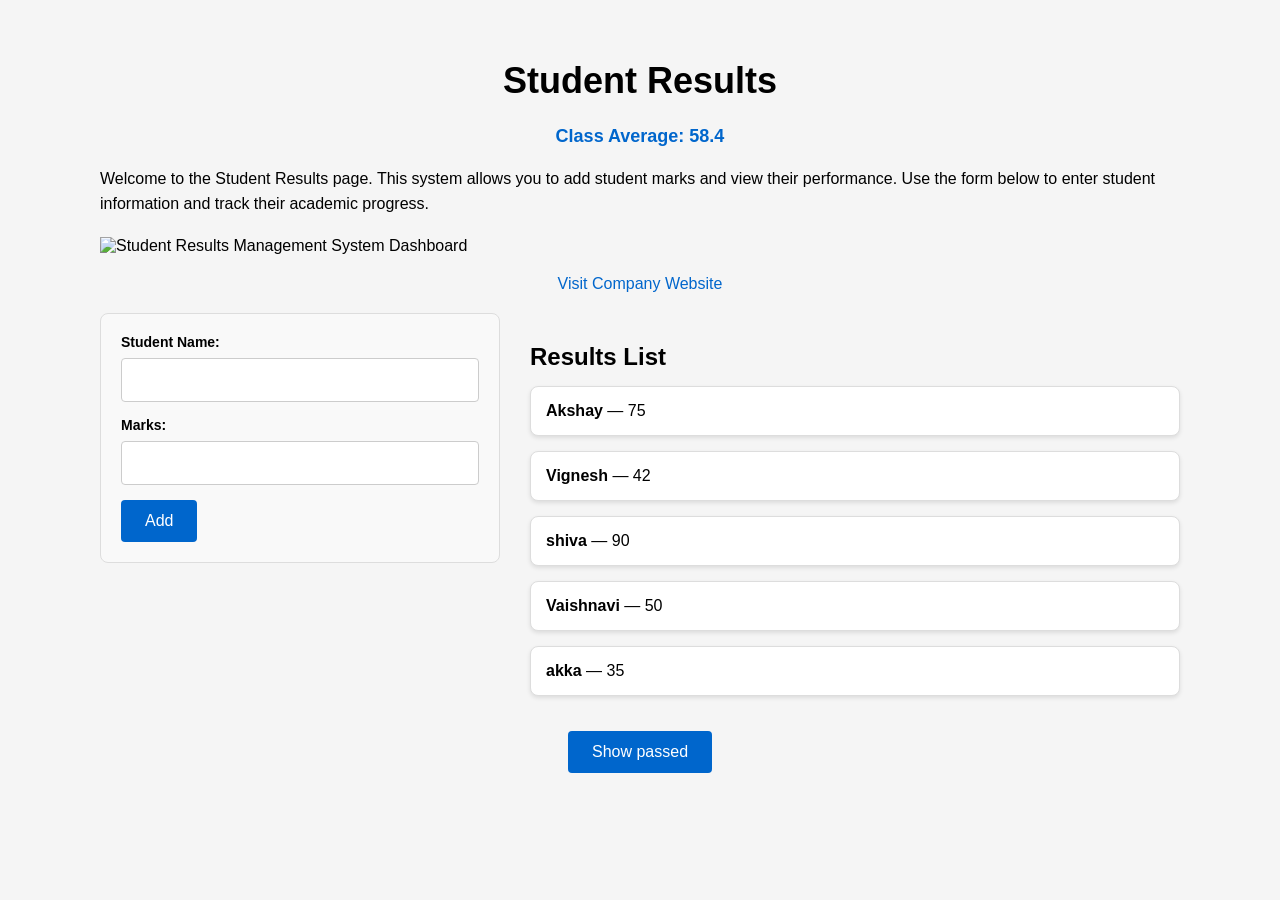
==== index.html @ bc7f7104 "Initial commit - Student Results System - Implemented student results management system - Added 5 in" ====
<!DOCTYPE html>
<html lang="en">
<head>
    <meta charset="UTF-8">
    <meta name="viewport" content="width=device-width, initial-scale=1.0">
    <title>Student Results</title>
    <link rel="stylesheet" href="styles.css">
</head>
<body>
    <div class="container">
        <h1>Student Results</h1>
        <p id="classAverage">Class Average: </p>
        
        <p>Welcome to the Student Results page. This system allows you to add student marks and view their performance. Use the form below to enter student information and track their academic progress.</p>
        
        <img src="https://via.placeholder.com/400x200?text=Student+Results+System" alt="Student Results Management System Dashboard">
        
        <a href="https://www.example.com">Visit Company Website</a>
        
        <div class="main-content">
            <div class="form-container">
                <form>
                    <label for="studentName">Student Name:</label>
                    <input type="text" id="studentName" name="studentName" required>
                    
                    <label for="marks">Marks:</label>
                    <input type="number" id="marks" name="marks" required>
                    
                    <button type="button" id="addButton">Add</button>
                </form>
            </div>
            
            <div id="resultsContainer">
                <h2>Results List</h2>
                <ul id="resultsList"></ul>
            </div>
        </div>
        
        <button type="button" id="showPassedButton">Show passed</button>
    </div>
    <script src="script.js"></script>
</body>
</html>
---- styles.css ----
* {
    margin: 0;
    padding: 0;
    box-sizing: border-box;
}

body {
    font-family: Arial, sans-serif;
    padding: 15px;
    max-width: 1200px;
    margin: 0 auto;
    background-color: #f5f5f5;
}

.container {
    max-width: 1200px;
    margin: 0 auto;
    padding: 15px;
}

h1 {
    text-align: center;
    margin-bottom: 20px;
    font-size: 28px;
}

#classAverage {
    text-align: center;
    font-size: 18px;
    font-weight: bold;
    color: #0066cc;
    margin-bottom: 15px;
}

h2 {
    font-size: 24px;
    margin-bottom: 15px;
}

p {
    margin-bottom: 20px;
    line-height: 1.6;
    font-size: 16px;
}

img {
    display: block;
    margin: 20px auto;
    max-width: 100%;
    height: auto;
}

a {
    display: block;
    text-align: center;
    margin: 20px 0;
    color: #0066cc;
    text-decoration: none;
    font-size: 16px;
}

a:hover {
    text-decoration: underline;
}

.form-container {
    margin-bottom: 30px;
    width: 100%;
}

form {
    max-width: 100%;
    margin: 0 auto;
    padding: 20px;
    border: 1px solid #ddd;
    border-radius: 8px;
    background-color: #f9f9f9;
}

label {
    display: block;
    margin-bottom: 8px;
    font-weight: bold;
    font-size: 14px;
}

input[type="text"],
input[type="number"] {
    width: 100%;
    padding: 12px;
    margin-bottom: 15px;
    border: 1px solid #ccc;
    border-radius: 4px;
    font-size: 16px;
}

button {
    padding: 12px 24px;
    font-size: 16px;
    background-color: #0066cc;
    color: white;
    border: none;
    border-radius: 4px;
    cursor: pointer;
    transition: background-color 0.3s;
    width: 100%;
}

button:hover {
    background-color: #0052a3;
}

#resultsContainer {
    margin-top: 30px;
    width: 100%;
}

#resultsList {
    list-style: none;
}

.student-card {
    border: 1px solid #ddd;
    border-radius: 8px;
    padding: 15px;
    margin-bottom: 15px;
    background-color: white;
    box-shadow: 0 2px 4px rgba(0, 0, 0, 0.1);
}

.student-card .name {
    font-weight: bold;
    font-size: 18px;
    margin-bottom: 5px;
}

.student-card .marks {
    color: #666;
    margin-bottom: 5px;
    font-size: 16px;
}

.student-card .status {
    font-weight: bold;
    margin-top: 10px;
    font-size: 16px;
}

.student-card.passed .status {
    color: #28a745;
}

.student-card.failed .status {
    color: #dc3545;
}

#showPassedButton {
    margin-top: 20px;
    display: block;
    margin-left: auto;
    margin-right: auto;
    max-width: 300px;
}

.main-content {
    display: flex;
    flex-direction: column;
    gap: 30px;
}

/* Tablet styles */
@media (min-width: 576px) {
    body {
        padding: 20px;
    }

    .container {
        padding: 20px;
    }

    h1 {
        font-size: 32px;
    }

    button {
        width: auto;
    }

    #showPassedButton {
        width: auto;
    }
}

/* Desktop styles - side by side layout */
@media (min-width: 768px) {
    .main-content {
        flex-direction: row;
        align-items: flex-start;
    }

    .form-container {
        flex: 0 0 400px;
        max-width: 400px;
    }

    #resultsContainer {
        flex: 1;
    }

    form {
        margin: 0;
    }
}

/* Large desktop styles */
@media (min-width: 992px) {
    body {
        padding: 30px;
    }

    .container {
        padding: 30px;
    }

    h1 {
        font-size: 36px;
    }
}

/* Extra small screens */
@media (max-width: 360px) {
    body {
        padding: 10px;
    }

    .container {
        padding: 10px;
    }

    h1 {
        font-size: 24px;
    }

    h2 {
        font-size: 20px;
    }

    form {
        padding: 15px;
    }

    .student-card {
        padding: 12px;
    }

    button {
        padding: 10px 20px;
        font-size: 14px;
    }
}
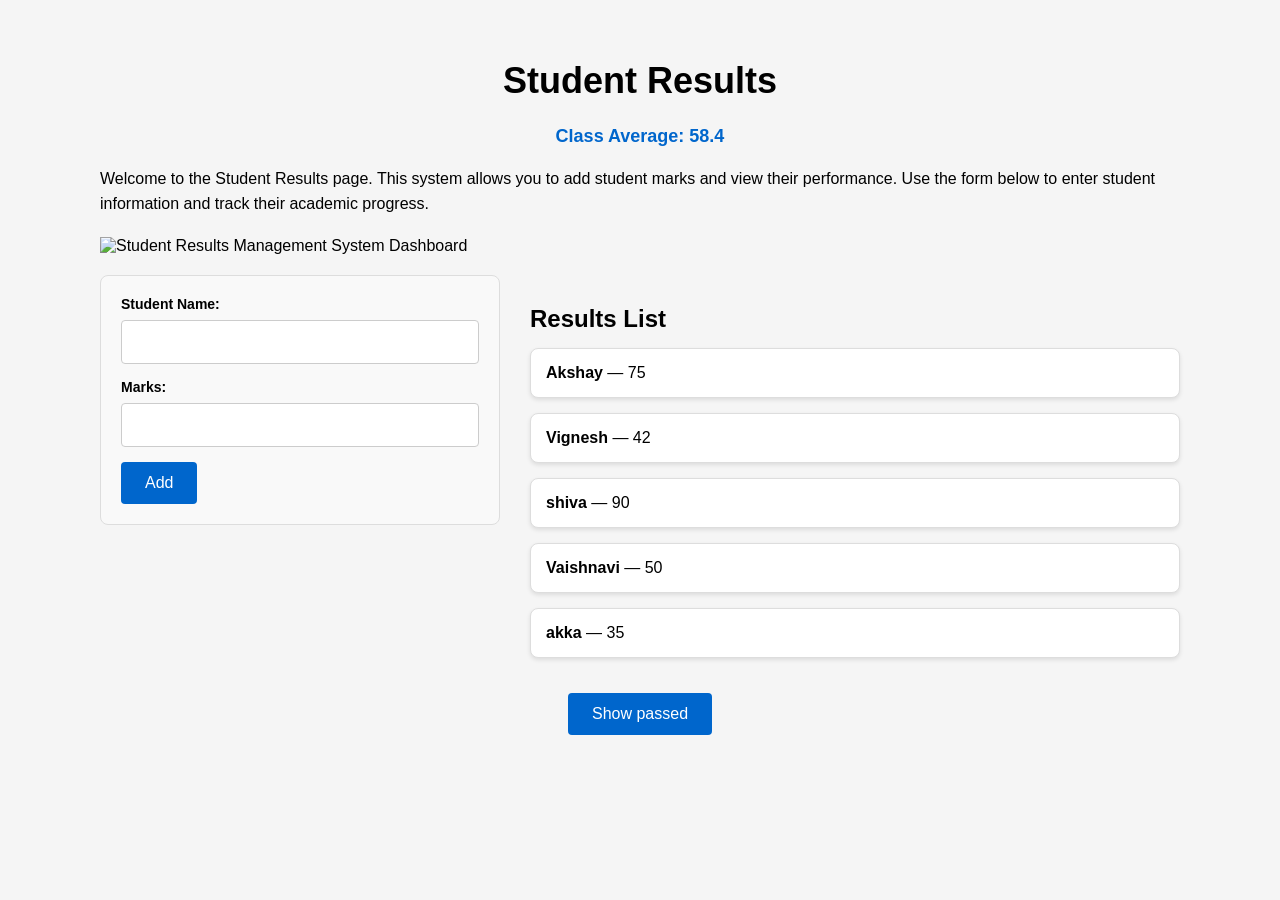
==== commit baaf8b39: "Remove 'Visit Company Website' button from webpage Removed the clickable link button from both index" ====
--- a/index.html
+++ b/index.html
@@ -14,8 +14,6 @@
         <p>Welcome to the Student Results page. This system allows you to add student marks and view their performance. Use the form below to enter student information and track their academic progress.</p>
         
         <img src="https://via.placeholder.com/400x200?text=Student+Results+System" alt="Student Results Management System Dashboard">
-        
-        <a href="https://www.example.com">Visit Company Website</a>
         
         <div class="main-content">
             <div class="form-container">
--- a/styles.css
+++ b/styles.css
@@ -135,7 +135,7 @@
 }
 
 .student-card .marks {
-    color: #666;
+    color: #66666615;
     margin-bottom: 5px;
     font-size: 16px;
 }
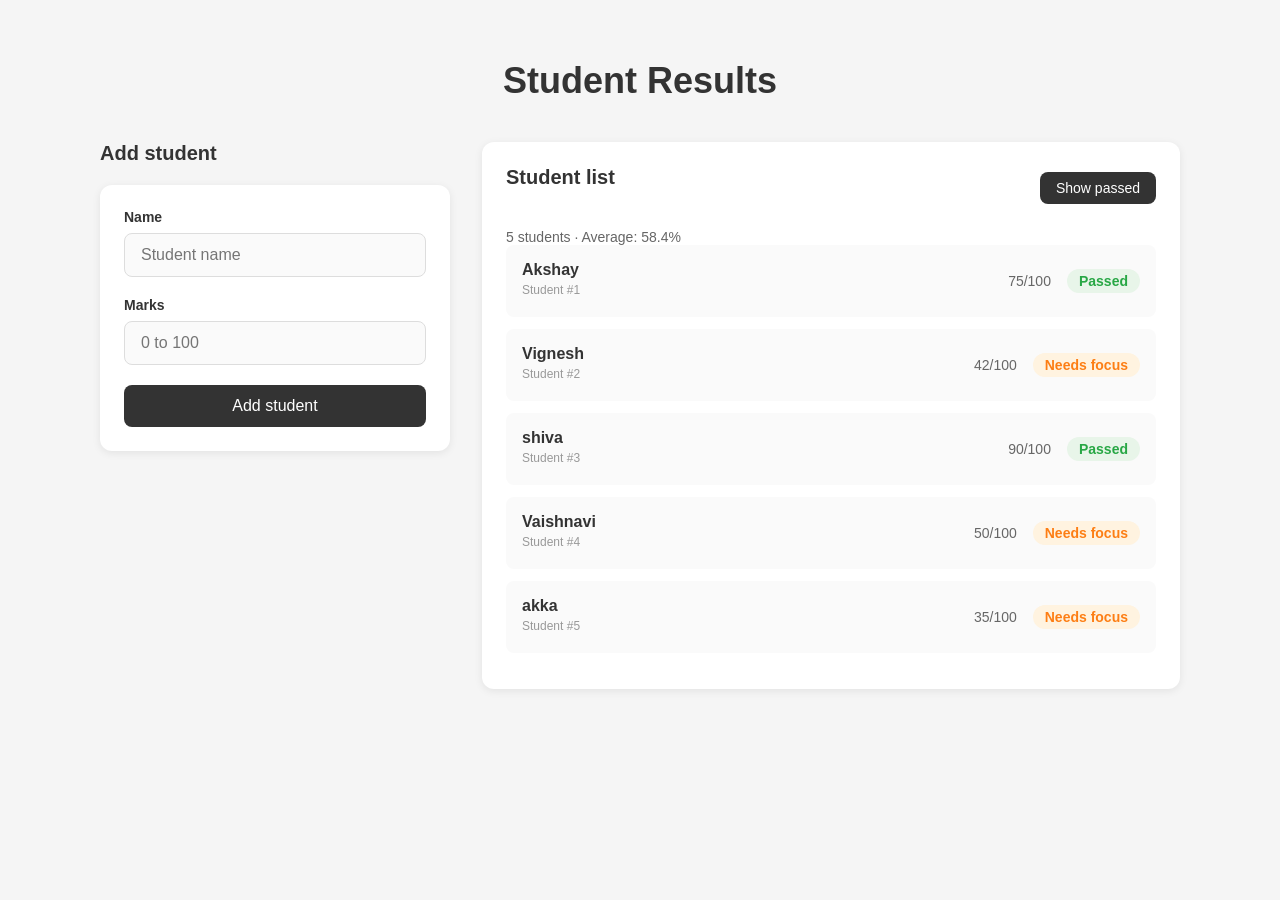
==== commit 7013e428: "Update UI to match demo design with modern card layout" ====
--- a/index.html
+++ b/index.html
@@ -9,32 +9,30 @@
 <body>
     <div class="container">
         <h1>Student Results</h1>
-        <p id="classAverage">Class Average: </p>
-        
-        <p>Welcome to the Student Results page. This system allows you to add student marks and view their performance. Use the form below to enter student information and track their academic progress.</p>
-        
-        <img src="https://via.placeholder.com/400x200?text=Student+Results+System" alt="Student Results Management System Dashboard">
         
         <div class="main-content">
             <div class="form-container">
+                <h2>Add student</h2>
                 <form>
-                    <label for="studentName">Student Name:</label>
-                    <input type="text" id="studentName" name="studentName" required>
+                    <label for="studentName">Name</label>
+                    <input type="text" id="studentName" name="studentName" placeholder="Student name" required>
                     
-                    <label for="marks">Marks:</label>
-                    <input type="number" id="marks" name="marks" required>
+                    <label for="marks">Marks</label>
+                    <input type="number" id="marks" name="marks" placeholder="0 to 100" required>
                     
-                    <button type="button" id="addButton">Add</button>
+                    <button type="button" id="addButton">Add student</button>
                 </form>
             </div>
             
             <div id="resultsContainer">
-                <h2>Results List</h2>
+                <div class="results-header">
+                    <h2>Student list</h2>
+                    <button type="button" id="showPassedButton">Show passed</button>
+                </div>
+                <div class="results-info" id="resultsInfo"></div>
                 <ul id="resultsList"></ul>
             </div>
         </div>
-        
-        <button type="button" id="showPassedButton">Show passed</button>
     </div>
     <script src="script.js"></script>
 </body>
--- a/styles.css
+++ b/styles.css
@@ -5,11 +5,12 @@
 }
 
 body {
-    font-family: Arial, sans-serif;
-    padding: 15px;
+    font-family: -apple-system, BlinkMacSystemFont, 'Segoe UI', Roboto, Oxygen, Ubuntu, Cantarell, sans-serif;
+    padding: 40px 20px;
     max-width: 1200px;
     margin: 0 auto;
     background-color: #f5f5f5;
+    color: #333;
 }
 
 .container {
@@ -20,48 +21,18 @@
 
 h1 {
     text-align: center;
+    margin-bottom: 40px;
+    font-size: 32px;
+    font-weight: 600;
+}
+
+h2 {
+    font-size: 20px;
     margin-bottom: 20px;
-    font-size: 28px;
-}
-
-#classAverage {
-    text-align: center;
-    font-size: 18px;
-    font-weight: bold;
-    color: #0066cc;
-    margin-bottom: 15px;
-}
-
-h2 {
-    font-size: 24px;
-    margin-bottom: 15px;
-}
-
-p {
-    margin-bottom: 20px;
-    line-height: 1.6;
-    font-size: 16px;
-}
-
-img {
-    display: block;
-    margin: 20px auto;
-    max-width: 100%;
-    height: auto;
-}
-
-a {
-    display: block;
-    text-align: center;
-    margin: 20px 0;
-    color: #0066cc;
-    text-decoration: none;
-    font-size: 16px;
-}
-
-a:hover {
-    text-decoration: underline;
-}
+    font-weight: 600;
+}
+
+
 
 .form-container {
     margin-bottom: 30px;
@@ -70,49 +41,77 @@
 
 form {
     max-width: 100%;
-    margin: 0 auto;
-    padding: 20px;
-    border: 1px solid #ddd;
-    border-radius: 8px;
-    background-color: #f9f9f9;
+    margin: 0;
+    padding: 24px;
+    border: none;
+    border-radius: 12px;
+    background-color: white;
+    box-shadow: 0 2px 8px rgba(0, 0, 0, 0.08);
 }
 
 label {
     display: block;
     margin-bottom: 8px;
-    font-weight: bold;
-    font-size: 14px;
+    font-weight: 600;
+    font-size: 14px;
+    color: #333;
 }
 
 input[type="text"],
 input[type="number"] {
     width: 100%;
-    padding: 12px;
-    margin-bottom: 15px;
-    border: 1px solid #ccc;
-    border-radius: 4px;
+    padding: 12px 16px;
+    margin-bottom: 20px;
+    border: 1px solid #ddd;
+    border-radius: 8px;
     font-size: 16px;
+    background-color: #fafafa;
+    transition: border-color 0.2s;
+}
+
+input[type="text"]:focus,
+input[type="number"]:focus {
+    outline: none;
+    border-color: #333;
+    background-color: white;
 }
 
 button {
     padding: 12px 24px;
     font-size: 16px;
-    background-color: #0066cc;
+    background-color: #333;
     color: white;
     border: none;
-    border-radius: 4px;
+    border-radius: 8px;
     cursor: pointer;
-    transition: background-color 0.3s;
-    width: 100%;
+    transition: background-color 0.2s;
+    width: 100%;
+    font-weight: 500;
 }
 
 button:hover {
-    background-color: #0052a3;
+    background-color: #000;
 }
 
 #resultsContainer {
-    margin-top: 30px;
-    width: 100%;
+    margin-top: 0;
+    width: 100%;
+    padding: 24px;
+    border-radius: 12px;
+    background-color: white;
+    box-shadow: 0 2px 8px rgba(0, 0, 0, 0.08);
+}
+
+.results-header {
+    display: flex;
+    justify-content: space-between;
+    align-items: center;
+    margin-bottom: 20px;
+}
+
+.results-info {
+    font-size: 14px;
+    color: #666;
 }
 
 #resultsList {
@@ -120,52 +119,73 @@
 }
 
 .student-card {
-    border: 1px solid #ddd;
+    border: none;
     border-radius: 8px;
-    padding: 15px;
-    margin-bottom: 15px;
-    background-color: white;
-    box-shadow: 0 2px 4px rgba(0, 0, 0, 0.1);
+    padding: 16px;
+    margin-bottom: 12px;
+    background-color: #fafafa;
+    display: flex;
+    justify-content: space-between;
+    align-items: center;
+}
+
+.student-card-info {
+    flex: 1;
 }
 
 .student-card .name {
-    font-weight: bold;
-    font-size: 18px;
-    margin-bottom: 5px;
+    font-weight: 600;
+    font-size: 16px;
+    margin-bottom: 4px;
+    color: #333;
+}
+
+.student-card .student-id {
+    font-size: 12px;
+    color: #999;
+    margin-bottom: 4px;
+}
+
+.student-card-right {
+    display: flex;
+    align-items: center;
+    gap: 16px;
 }
 
 .student-card .marks {
-    color: #66666615;
-    margin-bottom: 5px;
-    font-size: 16px;
+    color: #666;
+    font-size: 14px;
 }
 
 .student-card .status {
-    font-weight: bold;
-    margin-top: 10px;
-    font-size: 16px;
+    font-weight: 600;
+    font-size: 14px;
+    padding: 4px 12px;
+    border-radius: 20px;
 }
 
 .student-card.passed .status {
     color: #28a745;
+    background-color: #e8f5e9;
 }
 
 .student-card.failed .status {
-    color: #dc3545;
+    color: #fd7e14;
+    background-color: #fff3e0;
 }
 
 #showPassedButton {
-    margin-top: 20px;
-    display: block;
-    margin-left: auto;
-    margin-right: auto;
-    max-width: 300px;
+    margin-top: 0;
+    display: inline-block;
+    width: auto;
+    padding: 8px 16px;
+    font-size: 14px;
 }
 
 .main-content {
     display: flex;
     flex-direction: column;
-    gap: 30px;
+    gap: 24px;
 }
 
 /* Tablet styles */
@@ -180,14 +200,6 @@
 
     h1 {
         font-size: 32px;
-    }
-
-    button {
-        width: auto;
-    }
-
-    #showPassedButton {
-        width: auto;
     }
 }
 
@@ -196,11 +208,12 @@
     .main-content {
         flex-direction: row;
         align-items: flex-start;
+        gap: 32px;
     }
 
     .form-container {
-        flex: 0 0 400px;
-        max-width: 400px;
+        flex: 0 0 350px;
+        max-width: 350px;
     }
 
     #resultsContainer {
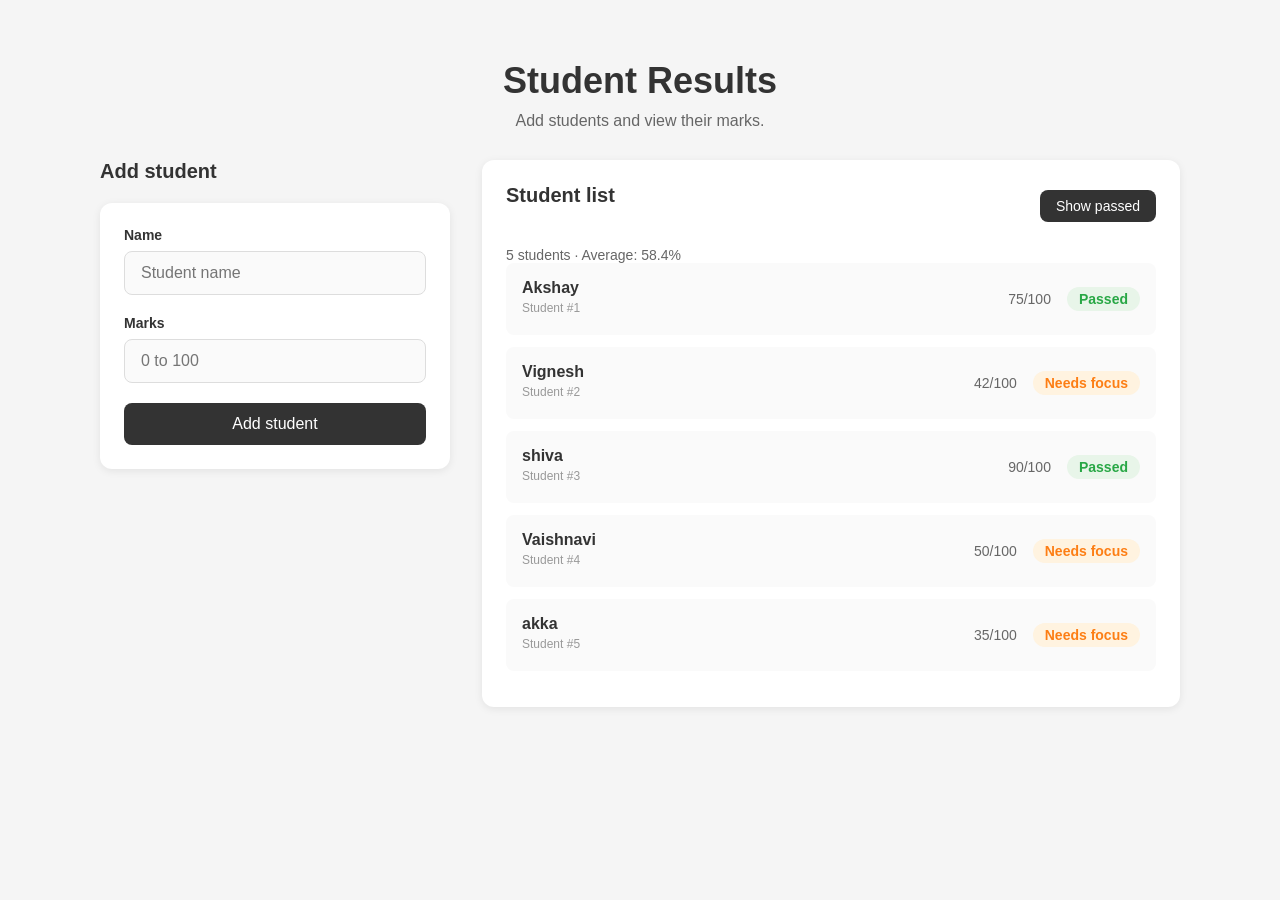
==== commit 6ada32fc: "Add subtitle tag below Student Results heading" ====
--- a/index.html
+++ b/index.html
@@ -9,6 +9,7 @@
 <body>
     <div class="container">
         <h1>Student Results</h1>
+        <p class="subtitle">Add students and view their marks.</p>
         
         <div class="main-content">
             <div class="form-container">
--- a/styles.css
+++ b/styles.css
@@ -21,9 +21,16 @@
 
 h1 {
     text-align: center;
-    margin-bottom: 40px;
+    margin-bottom: 10px;
     font-size: 32px;
     font-weight: 600;
+}
+
+.subtitle {
+    text-align: center;
+    margin-bottom: 30px;
+    font-size: 16px;
+    color: #666;
 }
 
 h2 {
